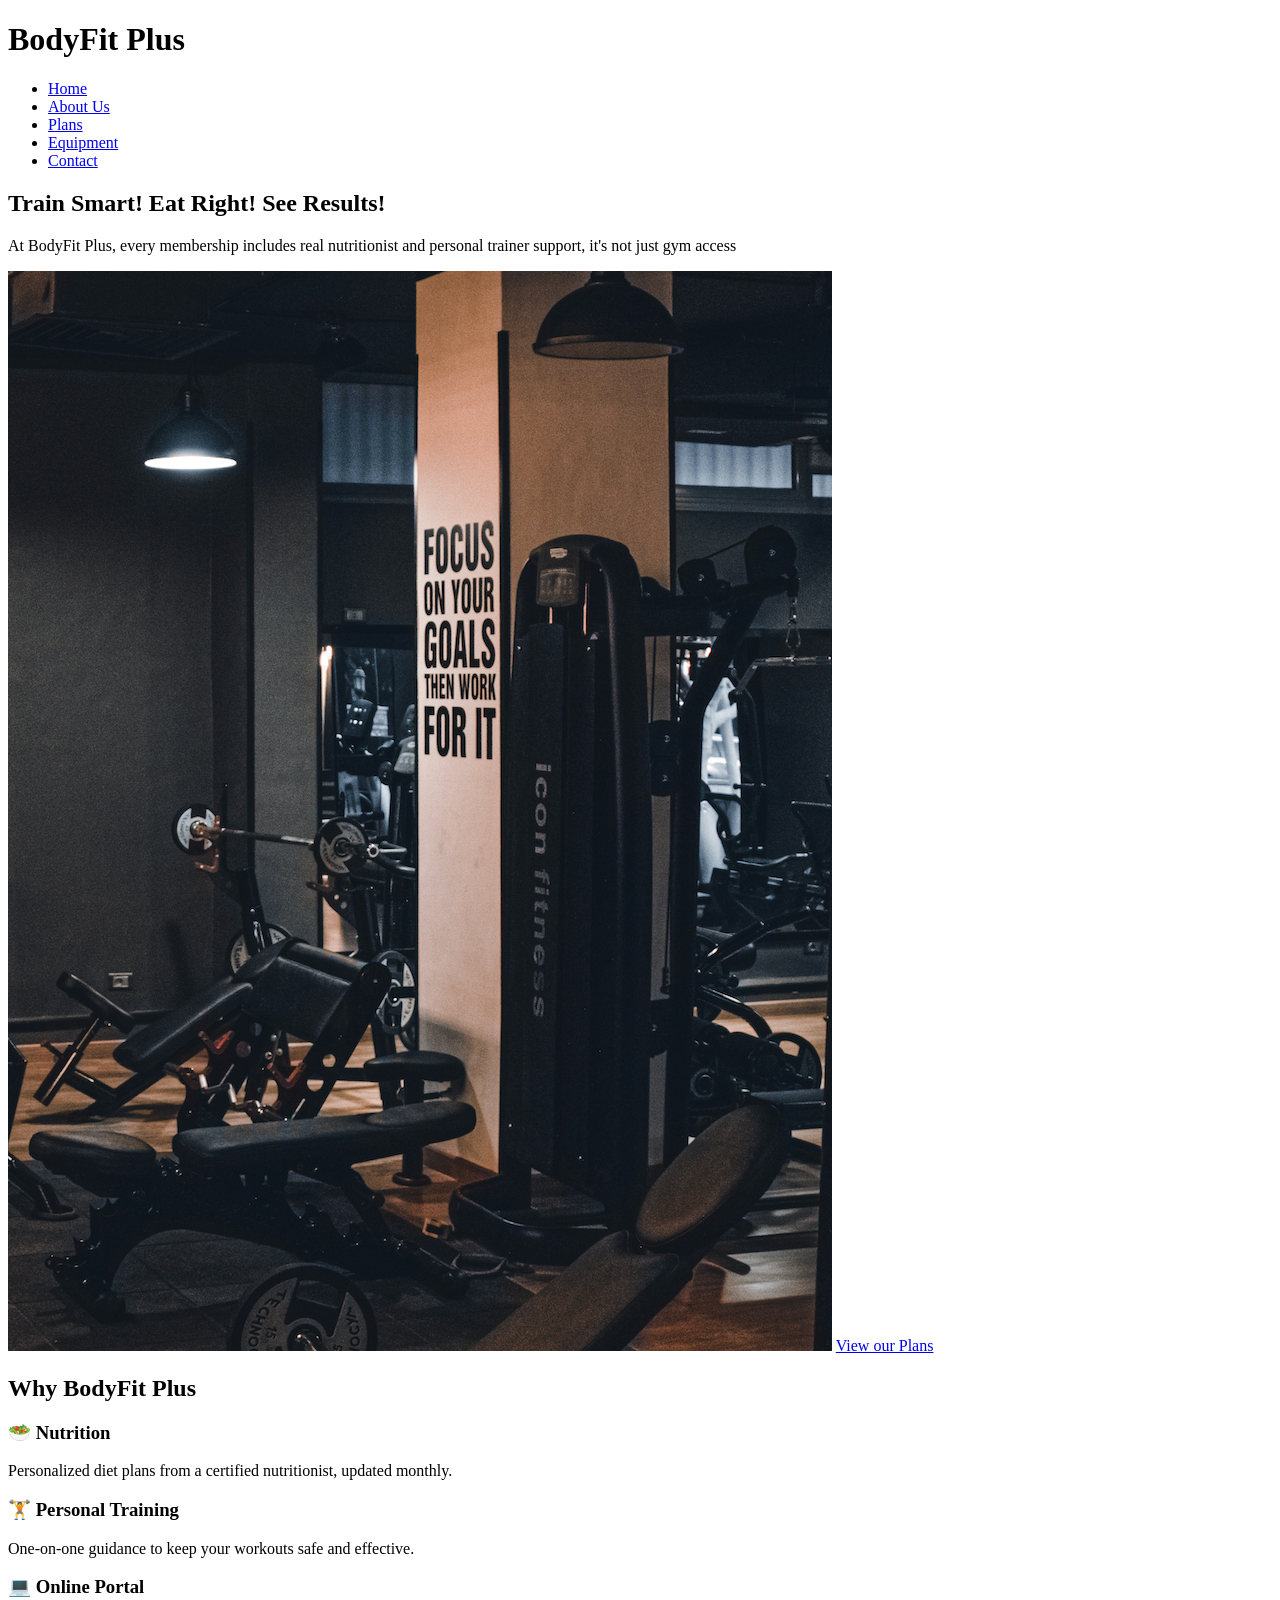
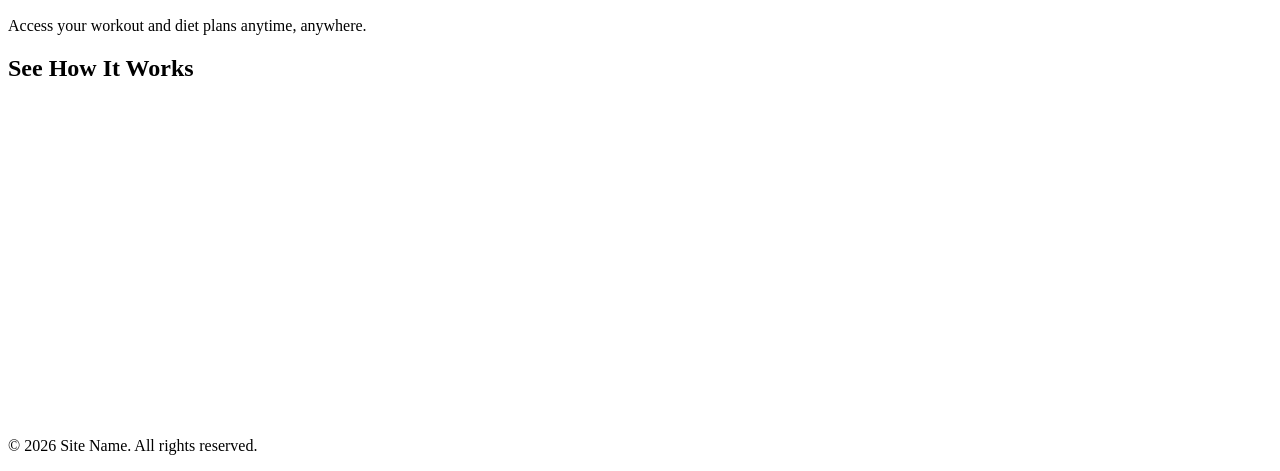
==== index.html @ 9a1c72f6 "feat: add home page structure with hero, features and video sections" ====
<!DOCTYPE html>
<html lang="en">
<head>
    <meta charset="UTF-8">
    <meta name="viewport" content="width=device-width, initial-scale=1.0">
    <title>BodyFit Plus - Home</title>
    <link rel="stylesheet" href="css/styles.css">
</head>
<body>
    <header>
        <h1>BodyFit Plus</h1>
        <nav>
            <ul>
                <li><a href="index.html" aria-current="page">Home</a></li>
                <li><a href="about.html">About Us</a></li>
                <li><a href="plans.html">Plans</a></li>
                <li><a href="equipment.html">Equipment</a></li>
                <li><a href="contact.html">Contact</a></li>
            </ul>
        </nav>
    </header>
    <main>
    <section class="hero">
        <h2>Train Smart! Eat Right! See Results!</h2>
        <p> At BodyFit Plus, every membership includes real nutritionist and personal trainer support, it's not just gym access </p>
        <img src="hero.jpg" alt="Description of what the image shows">
        <a href="plans.html" class="cta-button">View our Plans</a>
    </section>
    <section class="features">
        <h2>Why BodyFit Plus</h2>
        <div class="feature">
            <h3>🥗 Nutrition</h3>
            <p>Personalized diet plans from a certified nutritionist, updated monthly.</p>
        </div>
        <div class="feature">
            <h3>🏋️ Personal Training</h3>
            <p>One-on-one guidance to keep your workouts safe and effective.</p>
        </div>
        <div class="feature">
            <h3>💻 Online Portal</h3>
            <p>Access your workout and diet plans anytime, anywhere.</p>
        </div>
    </section>

    <section class="video">
        <h2>See How It Works</h2>
        <iframe width="560" height="315" 
            src="https://www.youtube.com/embed/CLHuC7IBVes?si=PlyBCm4Pg4WCwOnY" 
            title="YouTube video player" 
            frameborder="0" 
            allowfullscreen>
        </iframe>
    </section>
</main>
<footer>
    <p>&copy; 2026 Site Name. All rights reserved.</p>
</footer>
</body>
</html>
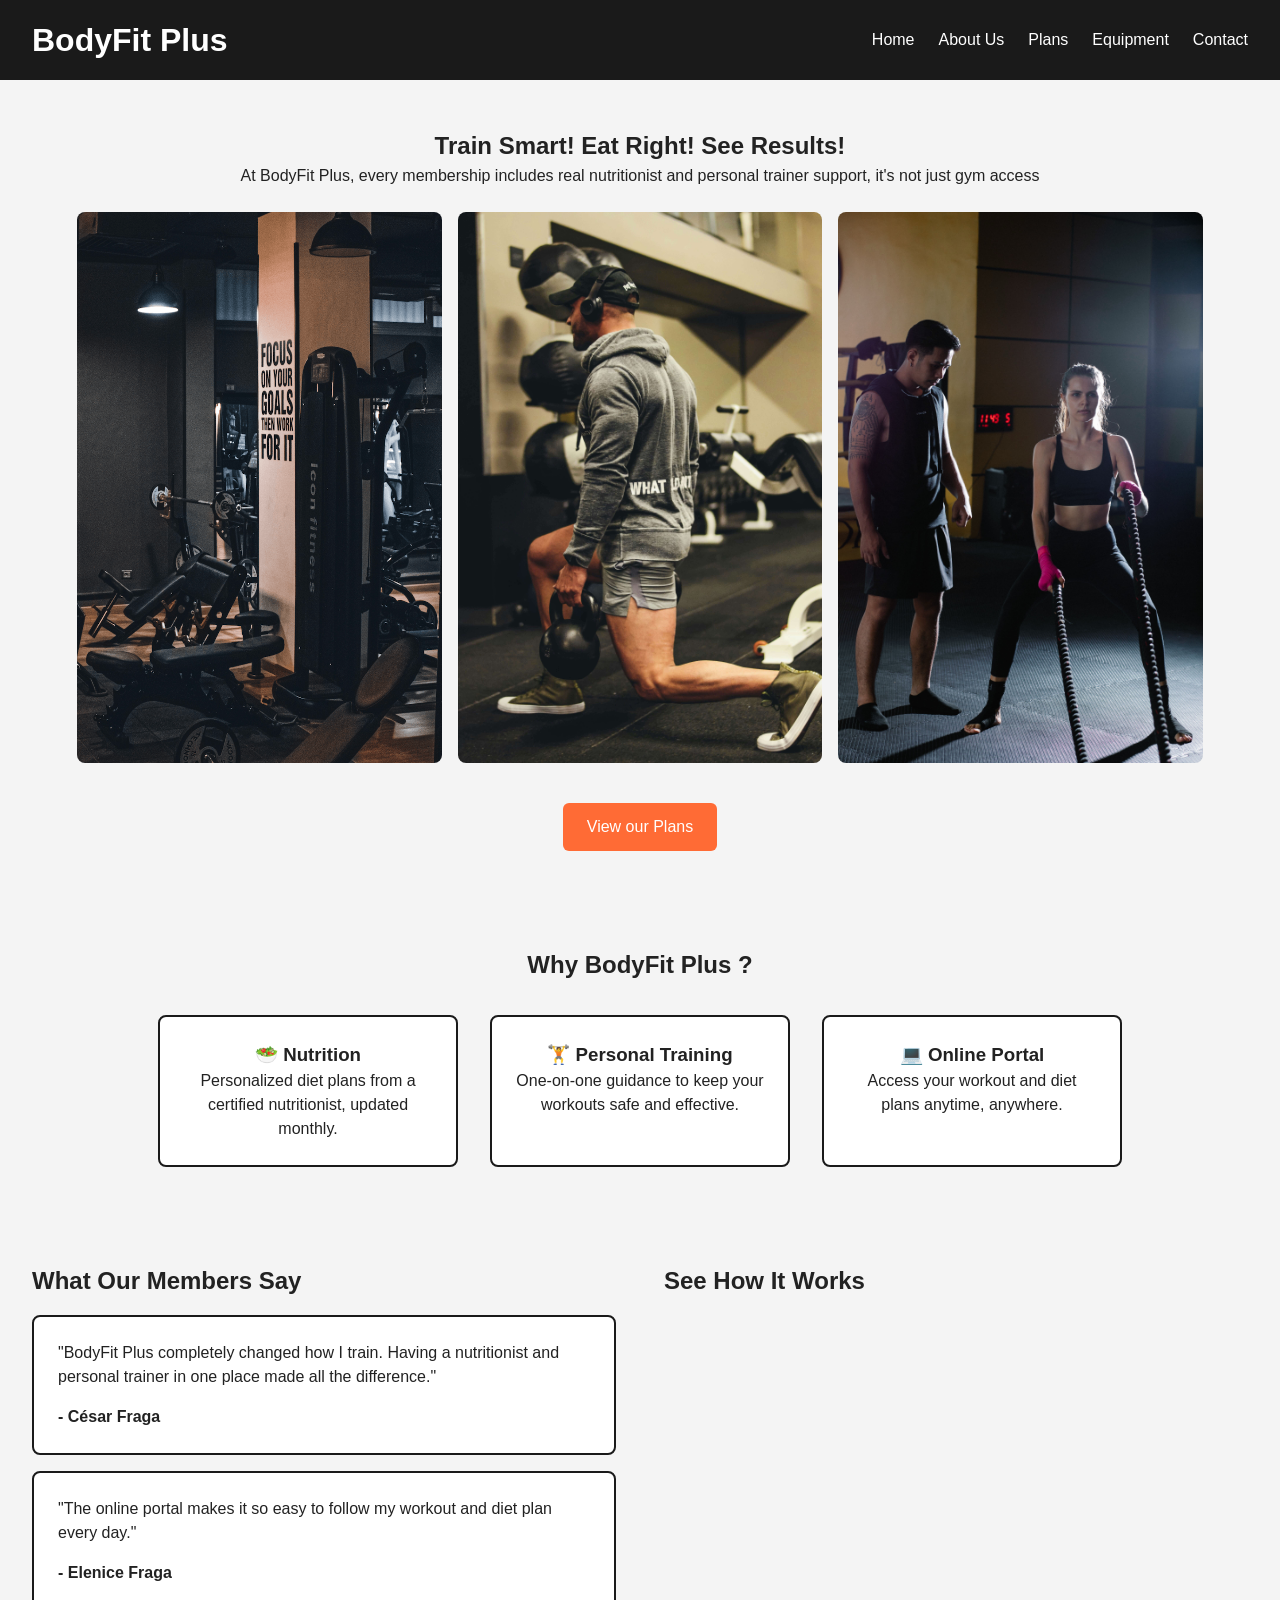
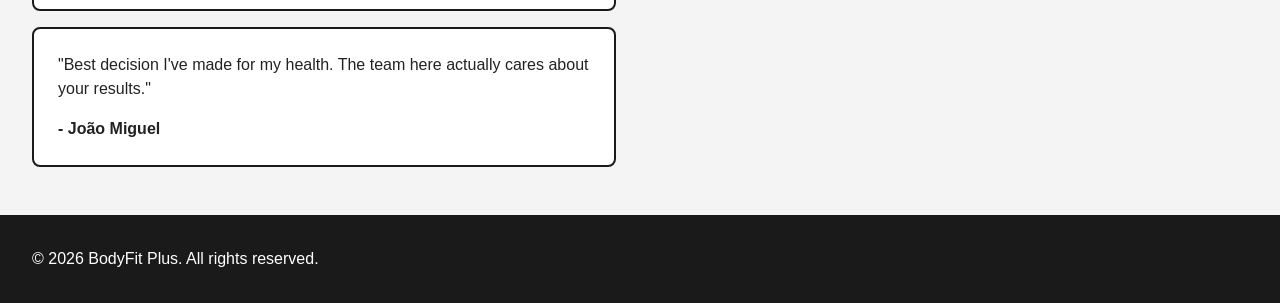
==== commit b533f991: "feat: complete home page with hero, features, testimonials, video and footer" ====
--- a/index.html
+++ b/index.html
@@ -23,11 +23,16 @@
     <section class="hero">
         <h2>Train Smart! Eat Right! See Results!</h2>
         <p> At BodyFit Plus, every membership includes real nutritionist and personal trainer support, it's not just gym access </p>
-        <img src="hero.jpg" alt="Description of what the image shows">
+        <div class="hero-images">
+        <img src="hero.jpg" alt="Personal trainer guiding a client during a workout" class="hero-img">
+        <img src="hero2.jpg" alt="Nutritionist reviewing a meal plan with a client" class="hero-img">
+        <img src="hero3.jpg" alt="Interior view of the BodyFit Plus gym" class="hero-img">
+        </div>
         <a href="plans.html" class="cta-button">View our Plans</a>
     </section>
-    <section class="features">
-        <h2>Why BodyFit Plus</h2>
+ <section class="features">
+    <h2>Why BodyFit Plus ?</h2>
+    <div class="feature-list">
         <div class="feature">
             <h3>🥗 Nutrition</h3>
             <p>Personalized diet plans from a certified nutritionist, updated monthly.</p>
@@ -40,20 +45,40 @@
             <h3>💻 Online Portal</h3>
             <p>Access your workout and diet plans anytime, anywhere.</p>
         </div>
-    </section>
+    </div>
+</section>
 
-    <section class="video">
+<section class="highlights">
+    <div class="testimonials">
+        <h2>What Our Members Say</h2>
+        <div class="testimonial-list">
+            <div class="testimonial">
+                <p>"BodyFit Plus completely changed how I train. Having a nutritionist and personal trainer in one place made all the difference."</p>
+                <span>- César Fraga</span>
+            </div>
+            <div class="testimonial">
+                <p>"The online portal makes it so easy to follow my workout and diet plan every day."</p>
+                <span>- Elenice Fraga</span>
+            </div>
+            <div class="testimonial">
+                <p>"Best decision I've made for my health. The team here actually cares about your results."</p>
+                <span>- João Miguel</span>
+            </div>
+        </div>
+    </div>
+    <div class="video">
         <h2>See How It Works</h2>
-        <iframe width="560" height="315" 
-            src="https://www.youtube.com/embed/CLHuC7IBVes?si=PlyBCm4Pg4WCwOnY" 
-            title="YouTube video player" 
-            frameborder="0" 
+        <iframe width="640" height="360"
+            src="https://www.youtube.com/embed/CLHuC7IBVes?si=PlyBCm4Pg4WCwOnY"
+            title="YouTube video player"
+            frameborder="0"
             allowfullscreen>
         </iframe>
-    </section>
+    </div>
+</section>
 </main>
 <footer>
-    <p>&copy; 2026 Site Name. All rights reserved.</p>
+    <p>&copy; 2026 BodyFit Plus. All rights reserved.</p>
 </footer>
 </body>
 </html>
--- a/css/styles.css
+++ b/css/styles.css
@@ -0,0 +1,169 @@
+* {
+    margin: 0;
+    padding: 0;
+    box-sizing: border-box;
+}
+
+body {
+    font-family: Arial, sans-serif;
+    color: #222;
+    line-height: 1.5;
+    background-color: var(--light-color);
+}
+
+:root {
+    --primary-color: #ff6b35;
+    --dark-color: #1a1a1a;
+    --light-color: #f4f4f4;
+}
+
+header {
+    background-color: var(--dark-color);
+    color: white;
+    padding: 1rem 2rem;
+    display: flex;
+    justify-content: space-between;
+    align-items: center;
+}
+
+nav ul {
+    list-style: none;
+    display: flex;
+    gap: 1.5rem;
+}
+
+nav a {
+    color: white;
+    text-decoration: none;
+}
+
+nav a:hover {
+    color: var(--primary-color);
+}
+.hero {
+    text-align: center;
+    padding: 3rem 2rem;
+}
+.hero-images {
+    display: flex;
+    justify-content: center;
+    gap: 1rem;
+    margin: 1.5rem 0;
+}
+
+.hero-img {
+    max-width: 30%;
+    height: auto;
+    border-radius: 8px;
+}
+
+.cta-button {
+    display: inline-block;
+    background-color: var(--primary-color);
+    color: white;
+    padding: 0.75rem 1.5rem;
+    text-decoration: none;
+    border-radius: 6px;
+    margin-top: 1rem;
+}
+.cta-button:hover {
+    color: var(--dark-color)
+}
+
+.features {
+    text-align: center;
+    padding: 3rem 2rem;
+}
+
+.feature-list {
+    display: flex;
+    justify-content: center;
+    gap: 2rem;
+    margin-top: 2rem;
+}
+
+.feature {
+    max-width: 300px;
+    background-color: white;
+    padding: 1.5rem;
+    border-radius: 8px;
+    border: 2px solid var(--dark-color);
+}
+
+.highlights {
+    display: flex;
+    align-items: flex-start;
+    gap: 3rem;
+    padding: 3rem 2rem;
+}
+
+.testimonials {
+    flex: 1;
+}
+
+.testimonial-list {
+    display: flex;
+    flex-direction: column;
+    gap: 1rem;
+    margin-top: 1rem;
+}
+
+.testimonial {
+    background-color: white;
+    padding: 1.5rem;
+    border-radius: 8px;
+    border: 2px solid var(--dark-color);
+}
+
+.testimonial span {
+    display: block;
+    margin-top: 1rem;
+    font-weight: bold;
+}
+
+.highlights {
+    display: flex;
+    align-items: stretch;
+    gap: 3rem;
+    padding: 3rem 2rem;
+}
+
+.video {
+    flex: 1;
+    display: flex;
+    flex-direction: column;
+}
+
+.video iframe {
+    flex: 1;
+    width: 100%;
+    margin-top: 1rem;
+}
+
+footer {
+    background-color: var(--dark-color);
+    color: white;
+    padding: 2rem;
+}
+
+.footer-content {
+    display: flex;
+    justify-content: center;
+    gap: 3rem;
+    flex-wrap: wrap;
+}
+
+.footer-column ul {
+    list-style: none;
+}
+
+.footer-column a {
+    color: white;
+    text-decoration: none;
+}
+
+.footer-bottom {
+    text-align: center;
+    margin-top: 2rem;
+    font-size: 0.9rem;
+}
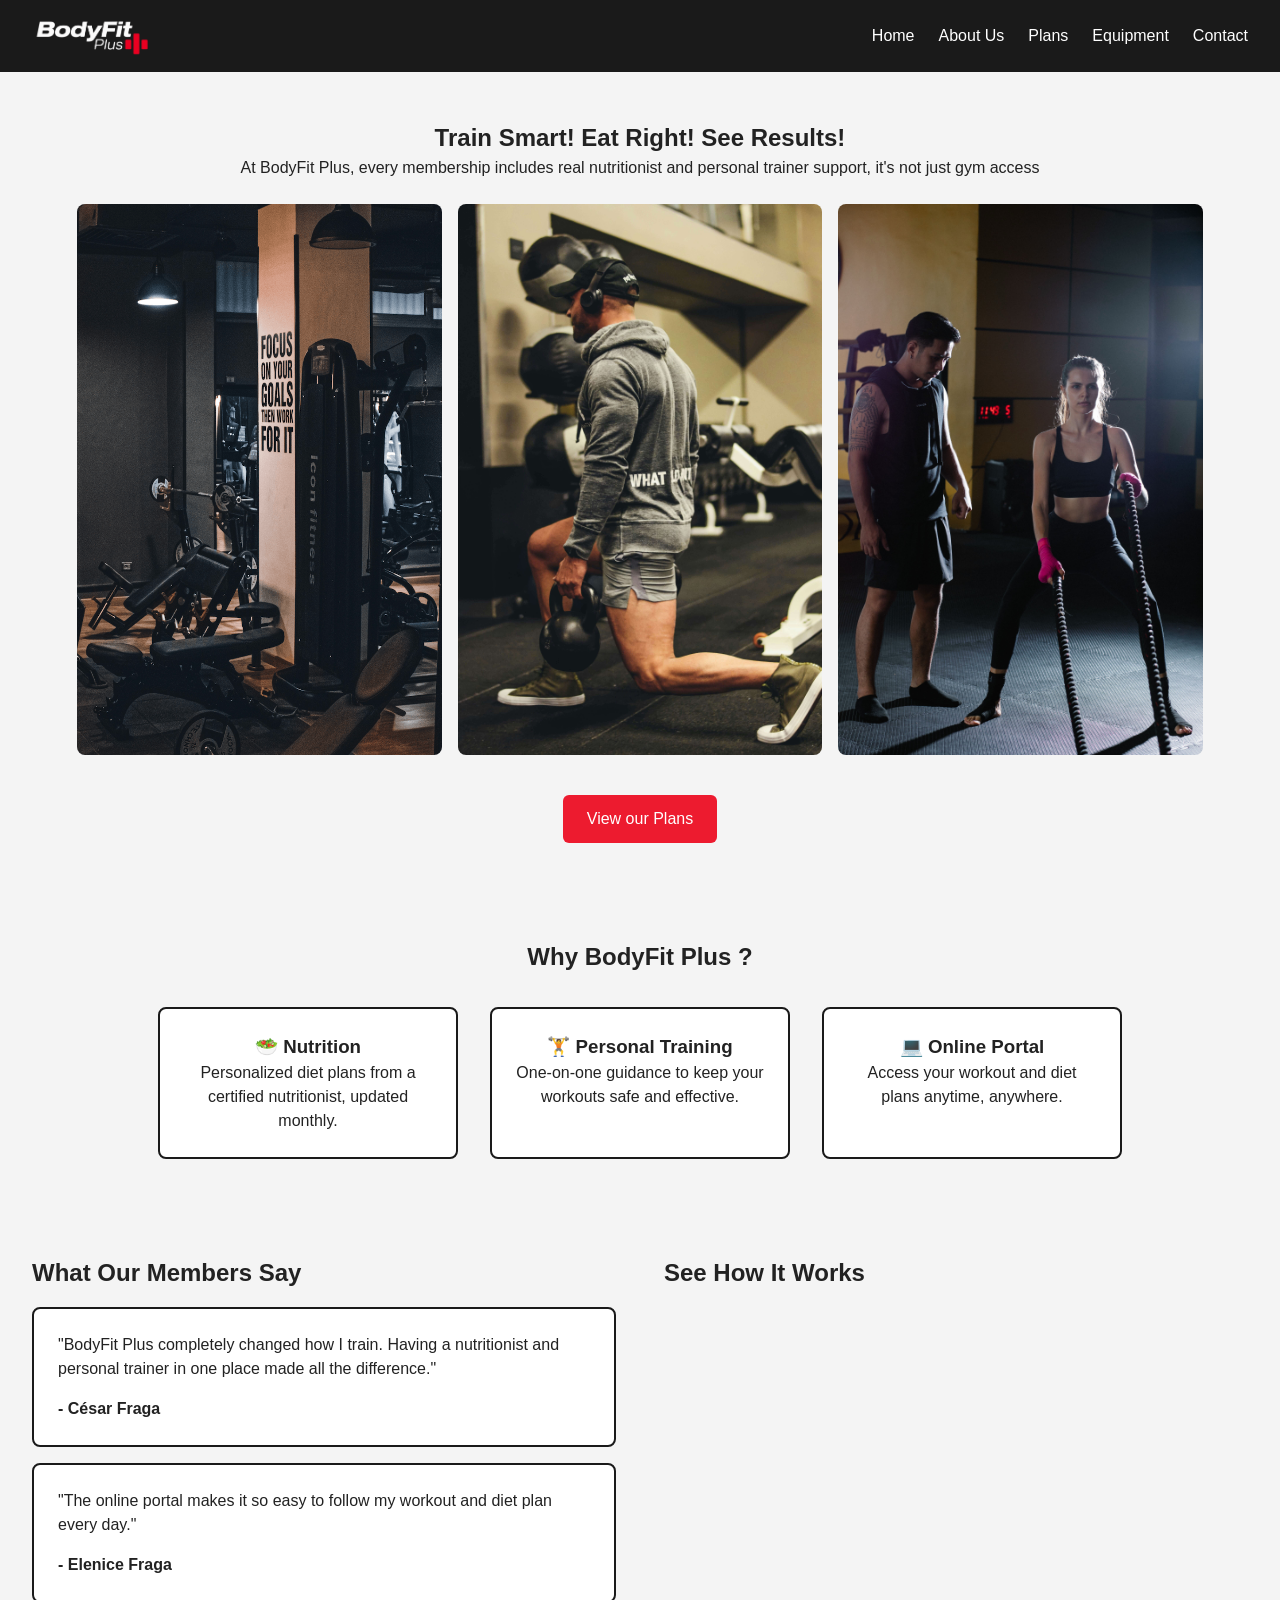
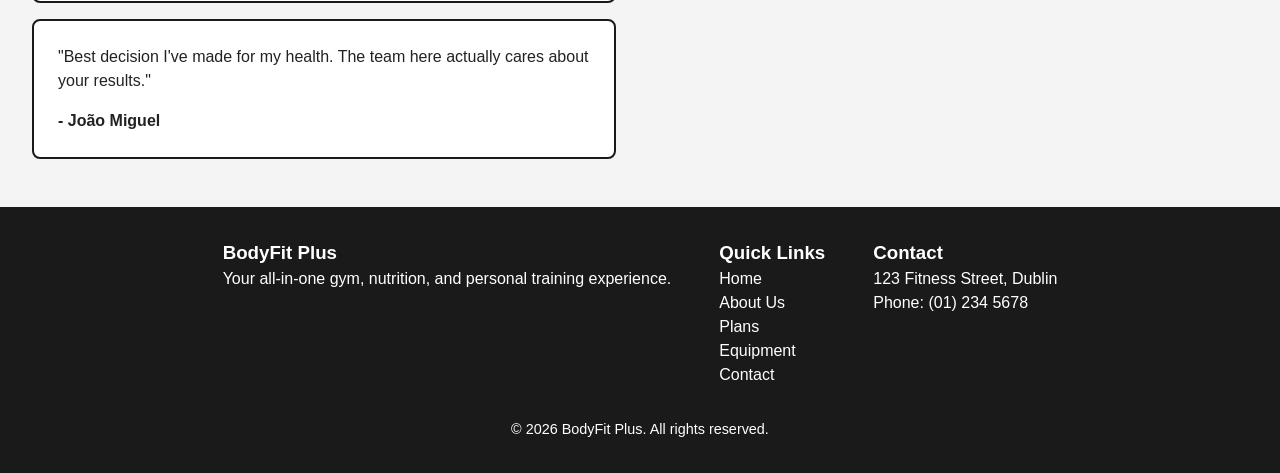
==== commit d9a505bc: "feat: add equipment page, logo, and fix footer inconsistencies" ====
--- a/index.html
+++ b/index.html
@@ -8,7 +8,10 @@
 </head>
 <body>
     <header>
-        <h1>BodyFit Plus</h1>
+        <div class="logo">
+            <img src="logo.png" alt="BodyFit Plus logo">
+            <h1 class="sr-only">BodyFit Plus</h1>
+        </div>
         <nav>
             <ul>
                 <li><a href="index.html" aria-current="page">Home</a></li>
@@ -78,7 +81,28 @@
 </section>
 </main>
 <footer>
-    <p>&copy; 2026 BodyFit Plus. All rights reserved.</p>
+    <div class="footer-content">
+        <div class="footer-column">
+            <h3>BodyFit Plus</h3>
+            <p>Your all-in-one gym, nutrition, and personal training experience.</p>
+        </div>
+        <div class="footer-column">
+            <h3>Quick Links</h3>
+            <ul>
+                <li><a href="index.html">Home</a></li>
+                <li><a href="about.html">About Us</a></li>
+                <li><a href="plans.html">Plans</a></li>
+                <li><a href="equipment.html">Equipment</a></li>
+                <li><a href="contact.html">Contact</a></li>
+            </ul>
+        </div>
+        <div class="footer-column">
+            <h3>Contact</h3>
+            <p>123 Fitness Street, Dublin</p>
+            <p>Phone: (01) 234 5678</p>
+        </div>
+    </div>
+    <p class="footer-bottom">&copy; 2026 BodyFit Plus. All rights reserved.</p>
 </footer>
 </body>
 </html>
--- a/css/styles.css
+++ b/css/styles.css
@@ -9,10 +9,17 @@
     color: #222;
     line-height: 1.5;
     background-color: var(--light-color);
+    min-height: 100vh;
+    display: flex;
+    flex-direction: column;
+}
+
+main {
+    flex: 1;
 }
 
 :root {
-    --primary-color: #ff6b35;
+    --primary-color: #ED1B2F;
     --dark-color: #1a1a1a;
     --light-color: #f4f4f4;
 }
@@ -24,6 +31,29 @@
     display: flex;
     justify-content: space-between;
     align-items: center;
+}
+
+.logo {
+    display: flex;
+    align-items: center;
+    gap: 0.5rem;
+}
+
+.logo img {
+    height: 40px;
+    width: auto;
+}
+
+.sr-only {
+    position: absolute;
+    width: 1px;
+    height: 1px;
+    padding: 0;
+    margin: -1px;
+    overflow: hidden;
+    clip: rect(0, 0, 0, 0);
+    white-space: nowrap;
+    border: 0;
 }
 
 nav ul {
@@ -161,9 +191,116 @@
     color: white;
     text-decoration: none;
 }
+.footer-column a:hover {
+    color: var(--primary-color)
+}
 
 .footer-bottom {
     text-align: center;
     margin-top: 2rem;
     font-size: 0.9rem;
+}
+
+.about-intro {
+    display: flex;
+    justify-content: center;
+    align-items: flex-start;
+    gap: 10rem;
+    padding: 1em 2rem;
+    text-align: left;
+}
+
+.about-text, .about-values {
+    flex: 1;
+}
+
+.about-values ul {
+    list-style: none;
+}
+
+.about-values li {
+    margin-bottom: 1rem;
+}
+
+.team {
+    text-align: center;
+    padding: 3rem 2rem;
+}
+
+.team-list {
+    display: flex;
+    justify-content: center;
+    flex-wrap: wrap;
+    gap: 2rem;
+    margin-top: 2rem;
+}
+
+.team-member {
+    max-width: 300px;
+    background-color: white;
+    padding: 1.5rem;
+    border-radius: 8px;
+    border: 2px solid var(--dark-color);
+}
+
+.team-img {
+    width: 250px;
+    height: 300px;
+    object-fit: cover;
+    border-radius: 50%;
+    margin-bottom: 1rem;
+}
+
+.plans {
+    text-align: center;
+    padding: 3rem 2rem;
+}
+
+table {
+    width: 100%;
+    max-width: 900px;
+    margin: 2rem auto;
+    border-collapse: collapse;
+}
+
+th, td {
+    border: 1px solid var(--dark-color);
+    padding: 0.75rem;
+    text-align: center;
+}
+
+thead {
+    background-color: var(--dark-color);
+    color: white;
+}
+
+tbody tr:nth-child(even) {
+    background-color: var(--light-color);
+}
+
+tbody tr:nth-child(odd) {
+    background-color: white;
+}
+
+.equipment-gallery {
+    text-align: center;
+    padding: 3rem 2rem;
+}
+
+.gallery {
+    display: grid;
+    grid-template-columns: repeat(2, 1fr);
+    gap: 1.5rem;
+    margin-top: 2rem;
+}
+
+figure img {
+    width: 100%;
+    height: auto;
+    border-radius: 8px;
+}
+
+figcaption {
+    margin-top: 0.5rem;
+    font-weight: bold;
 }
